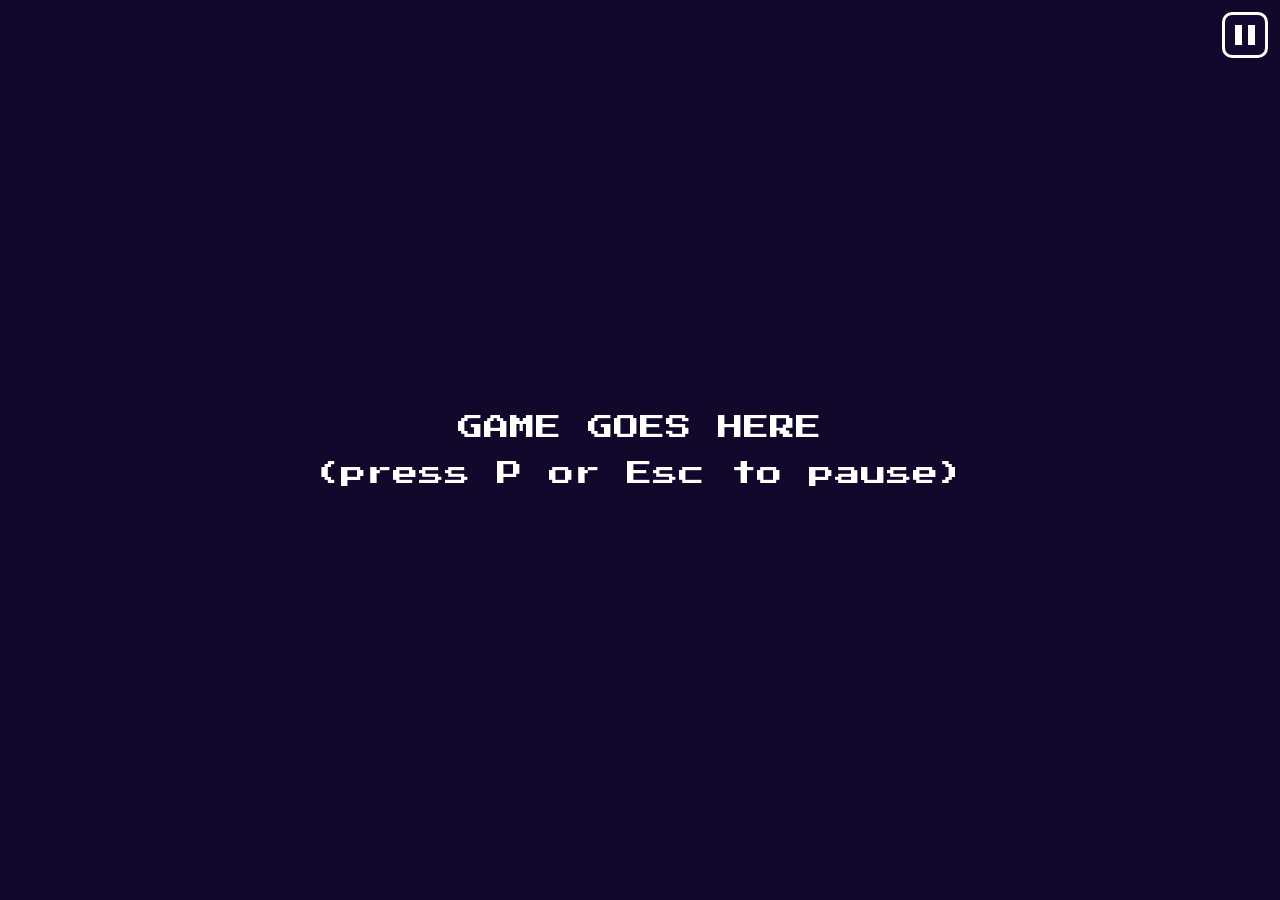
==== game.html @ e9f64f27 "Removed unused folders" ====
<!DOCTYPE html>
<html lang="en">
<head>
  <meta charset="utf-8">
  <meta name="viewport" content="width=device-width,initial-scale=1">
  <title>Calculus Adventure - Game</title>
  <link rel="stylesheet" href="settings.css">
  <link rel="stylesheet" href="pause.css">
  <style>
    html,body{margin:0;height:100%;background:#12082b;overflow:hidden;font-family:'Press Start 2P',monospace;color:#fff}
    #msg{position:absolute;inset:0;display:flex;align-items:center;justify-content:center;text-align:center;font-size:2vw;line-height:1.8}
  </style>
</head>
<body>
  <div id="msg">GAME GOES HERE<br>(press P or Esc to pause)</div>
  <script src="settings.js"></script>
  <script src="pause.js"></script>
  <!-- <script src="game.js"></script> -->
</body>
</html>
---- settings.css ----
/* Settings panel (tombstone) styles. Link this on every page that uses settings.js */
.ccs-stage{position:absolute;left:50%;top:50%;width:min(100vw,177.78vh);aspect-ratio:16/9;transform:translate(-50%,-50%);container-type:inline-size}
.ccs-stage>img{position:absolute;inset:0;width:100%;height:100%;pointer-events:none;image-rendering:auto}
.ccs-exit{position:absolute;left:1.9%;top:4.3%;width:15.2%;padding:0;border:0;background:none;cursor:pointer;transition:transform .12s}
.ccs-exit img{width:100%;display:block}.ccs-exit:hover{transform:scale(1.07)}.ccs-exit:active{transform:scale(.95)}
.ccs-sl{position:absolute;border:.17cqw solid #7a6679;cursor:pointer;touch-action:none;outline-offset:.4cqw}
.ccs-line{position:absolute;left:6%;right:6%;top:50%;height:11%;transform:translateY(-50%);background:#7a6679;border-radius:1cqw}
.ccs-h{position:absolute;top:0;height:100%;width:10.8%;background:#aeb1c2;border:.2cqw solid #4a4150;box-sizing:border-box}
.ccs-sl:hover .ccs-h{background:#c4c7d6}
.ccs-tg{position:absolute;border:.22cqw solid #5d5163;border-radius:5cqw;background:#b9bccd;cursor:pointer;padding:0;transition:background .15s}
.ccs-tg i{position:absolute;top:16%;height:68%;aspect-ratio:1;border-radius:50%;background:#7a6679;left:6%;transition:left .15s,background .15s}
.ccs-tg.on{background:#7a6679}.ccs-tg.on i{left:auto;right:6%;background:#d9dbe8}
---- pause.css ----
/* Pause menu styles. Link this on game.html */
@import url('https://fonts.googleapis.com/css2?family=Press+Start+2P&display=swap');
#ccp{position:fixed;inset:0;z-index:9999;display:none;font-family:'Press Start 2P',monospace;background:linear-gradient(to bottom,rgba(10,5,30,.55),rgba(10,5,30,.88))}
#ccp.open{display:block}
#ccp .m{position:absolute;inset:0;display:flex;flex-direction:column;align-items:center;justify-content:center;gap:3vh}
#ccp h1{margin:0;color:#fff;font-size:min(8vw,14vh);letter-spacing:.4vw;text-shadow:0 .6vh 1.6vh rgba(0,0,0,.6)}
#ccp .bars{display:flex;gap:2.4vh;height:12vh;margin:1vh 0 4vh}#ccp .bars b{width:4vh;background:#fff;border-radius:.8vh;box-shadow:0 .5vh 1.2vh rgba(0,0,0,.5)}
#ccp .b{background:none;border:0;cursor:pointer;font:inherit;font-size:min(3.2vw,5.5vh);padding:1vh 3vw;color:#d8c8ff;text-shadow:0 .5vh 1vh rgba(0,0,0,.6);transition:transform .1s,color .1s}
#ccp .b:hover,#ccp .b:focus-visible{transform:scale(1.12);color:#fff;outline:0}
#ccp .b.q{color:#ff6a30}#ccp .b.q:hover{color:#ff9a5a}
#ccp .s{position:absolute;inset:0;display:none;background:rgba(5,3,20,.8);backdrop-filter:blur(3px)}#ccp.set .s{display:block}#ccp.set .m{display:none}
#ccPauseBtn{position:fixed;top:12px;right:12px;z-index:9998;width:46px;height:46px;border:3px solid #fff;border-radius:10px;background:rgba(20,10,50,.65);cursor:pointer;display:flex;gap:6px;align-items:center;justify-content:center}
#ccPauseBtn i{width:7px;height:20px;background:#fff;display:block}#ccPauseBtn:hover{background:rgba(90,60,160,.8)}
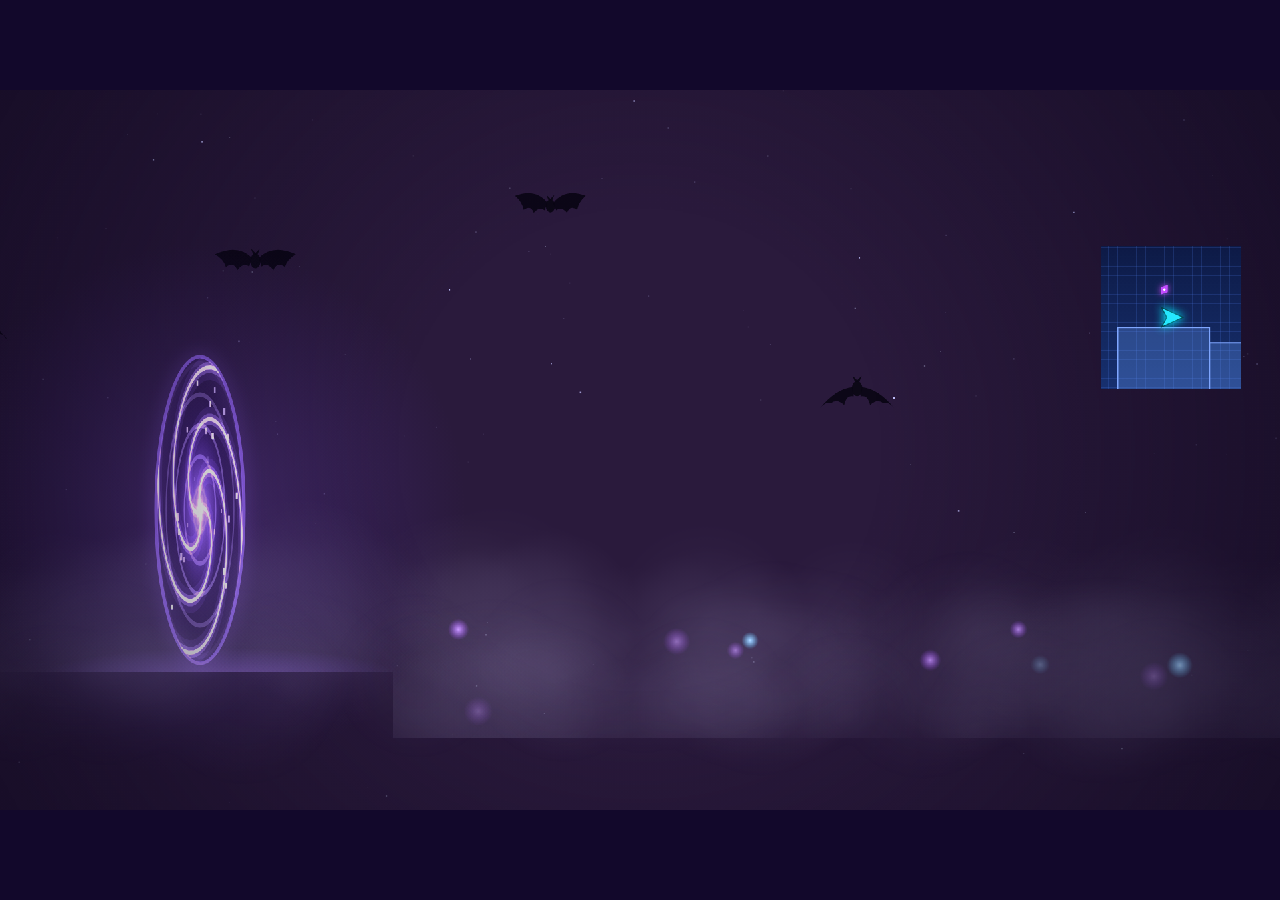
==== commit 34d2fecb: "update game.html" ====
--- a/game.html
+++ b/game.html
@@ -2,21 +2,66 @@
 <html lang="en">
 <head>
   <meta charset="utf-8">
-  <meta name="viewport" content="width=device-width,initial-scale=1">
+  <meta name="viewport" content="width=device-width,initial-scale=1,maximum-scale=1,viewport-fit=cover">
   <title>Calculus Adventure - Game</title>
-  <link rel="stylesheet" href="settings.css">
-  <link rel="stylesheet" href="pause.css">
+  <link rel="stylesheet" href="settings.css?v=2">
+  <link rel="stylesheet" href="pause.css?v=2">
   <style>
-    html,body{margin:0;height:100%;background:#12082b;overflow:hidden;font-family:'Press Start 2P',monospace;color:#fff}
-    #msg{position:absolute;inset:0;display:flex;align-items:center;justify-content:center;text-align:center;font-size:2vw;line-height:1.8}
+    html,body{
+      margin:0;
+      height:100%;
+      height:100dvh;
+      background:#12082b;
+      overflow:hidden;
+      font-family:'Press Start 2P',monospace;
+      color:#fff
+    }
+    /* 16:9 game screen, centered, scaled to fit */
+    #game{
+      position:absolute;
+      left:50%;
+      top:50%;
+      width:min(100vw,177.78vh);
+      width:min(100dvw,177.78dvh);
+      aspect-ratio:16/9;
+      transform:translate(-50%,-50%);
+      image-rendering:pixelated;
+      background:#12082b;
+      touch-action:none
+    }
+    /* the gear icon in the HUD is the pause button now */
+    #ccPauseBtn{display:none !important}
+
+    /* on-screen controls (only created on touch devices) */
+    #touch{
+      position:fixed;
+      left:0;right:0;bottom:0;
+      display:flex;
+      justify-content:space-between;
+      padding:0 max(18px,env(safe-area-inset-right)) max(14px,env(safe-area-inset-bottom)) max(18px,env(safe-area-inset-left));
+      z-index:50;
+      pointer-events:none
+    }
+    #touch .grp{display:flex;gap:16px}
+    #touch button{
+      pointer-events:auto;
+      width:74px;height:74px;
+      border:3px solid #fff;
+      border-radius:14px;
+      background:rgba(20,10,50,.55);
+      color:#fff;
+      font:inherit;
+      font-size:18px;
+      touch-action:none
+    }
+    #touch button[data-k=jump]{width:120px;font-size:14px}
+    #touch button.down{background:rgba(120,80,220,.75)}
   </style>
 </head>
 <body>
-  <div id="msg">GAME GOES HERE<br>(press P or Esc to pause)</div>
+  <canvas id="game"></canvas>
   <script src="settings.js"></script>
   <script src="pause.js"></script>
-  <!-- <script src="game.js"></script> -->
+  <script src="game.js?v=1"></script>
 </body>
 </html>
-
-
--- a/settings.css
+++ b/settings.css
@@ -1,12 +1,139 @@
 /* Settings panel (tombstone) styles. Link this on every page that uses settings.js */
-.ccs-stage{position:absolute;left:50%;top:50%;width:min(100vw,177.78vh);aspect-ratio:16/9;transform:translate(-50%,-50%);container-type:inline-size}
-.ccs-stage>img{position:absolute;inset:0;width:100%;height:100%;pointer-events:none;image-rendering:auto}
-.ccs-exit{position:absolute;left:1.9%;top:4.3%;width:15.2%;padding:0;border:0;background:none;cursor:pointer;transition:transform .12s}
-.ccs-exit img{width:100%;display:block}.ccs-exit:hover{transform:scale(1.07)}.ccs-exit:active{transform:scale(.95)}
-.ccs-sl{position:absolute;border:.17cqw solid #7a6679;cursor:pointer;touch-action:none;outline-offset:.4cqw}
-.ccs-line{position:absolute;left:6%;right:6%;top:50%;height:11%;transform:translateY(-50%);background:#7a6679;border-radius:1cqw}
-.ccs-h{position:absolute;top:0;height:100%;width:10.8%;background:#aeb1c2;border:.2cqw solid #4a4150;box-sizing:border-box}
-.ccs-sl:hover .ccs-h{background:#c4c7d6}
-.ccs-tg{position:absolute;border:.22cqw solid #5d5163;border-radius:5cqw;background:#b9bccd;cursor:pointer;padding:0;transition:background .15s}
-.ccs-tg i{position:absolute;top:16%;height:68%;aspect-ratio:1;border-radius:50%;background:#7a6679;left:6%;transition:left .15s,background .15s}
-.ccs-tg.on{background:#7a6679}.ccs-tg.on i{left:auto;right:6%;background:#d9dbe8}
+.ccs-stage{
+  position:absolute;
+  left:50%;
+  top:50%;
+  width:min(100vw,177.78vh);
+  width:min(100dvw,177.78dvh);
+  aspect-ratio:16/9;
+  transform:translate(-50%,-50%);
+  container-type:inline-size
+}
+.ccs-stage>img{
+  position:absolute;
+  inset:0;width:100%;
+  height:100%;
+  pointer-events:none;
+  image-rendering:auto
+}
+.ccs-exit{
+  position:absolute;
+  left:1.9%;
+  top:4.3%;
+  width:15.2%;
+  padding:0;
+  border:0;
+  background:none;
+  cursor:pointer;
+  transition:transform .12s
+}
+.ccs-exit img{
+  width:100%;
+  display:block
+}
+.ccs-exit:hover{
+  transform:scale(1.07)
+}
+.ccs-exit:active{
+  transform:scale(.95)
+}
+.ccs-sl{
+  position:absolute;
+  border:.17cqw solid #7a6679;
+  cursor:pointer;
+  touch-action:none;
+  outline-offset:.4cqw
+}
+.ccs-line{
+  position:absolute;
+  left:6%;
+  right:6%
+  ;top:50%;
+  height:11%;
+  transform:translateY(-50%);
+  background:#7a6679;
+  border-radius:1cqw
+}
+.ccs-h{
+  position:absolute;
+  top:0;
+  height:100%;
+  width:10.8%;
+  background:#aeb1c2;
+  border:.2cqw solid #4a4150;
+  box-sizing:border-box
+}
+.ccs-sl:hover .ccs-h{
+  background:#c4c7d6
+}
+.ccs-tg{
+  position:absolute;
+  border:.22cqw solid #5d5163;
+  border-radius:5cqw;
+  background:#b9bccd;
+  cursor:pointer;
+  padding:0;
+  transition:background .15s
+}
+.ccs-tg i{
+  position:absolute;
+  top:16%;
+  height:68%;
+  aspect-ratio:1;
+  border-radius:50%;
+  background:#7a6679;
+  left:6%;
+  transition:left .15s,background .15s
+}
+.ccs-tg.on{
+  background:#7a6679
+}
+.ccs-tg.on i{
+  left:auto;
+  right:6%;
+  background:#d9dbe8
+}
+
+/* ---------- responsive / touch (shared by every page) ---------- */
+html,body{
+  touch-action:manipulation;
+  overscroll-behavior:none;
+  -webkit-tap-highlight-color:transparent;
+  -webkit-user-select:none;
+  user-select:none;
+  -webkit-text-size-adjust:100%
+}
+/* phone held upright: ask the player to rotate (game art is 16:9) */
+@media (orientation:portrait) and (max-width:820px){
+  body::after{
+    content:"ROTATE YOUR DEVICE\A TO LANDSCAPE";white-space:pre;
+    position:fixed;
+    inset:0;
+    z-index:100000;
+    display:flex;
+    align-items:center;
+    justify-content:center;
+    text-align:center;
+    background:#12082b;
+    color:#fff;
+    font:4.2vw/2.2 'Press Start 2P',monospace
+  }
+}
+/* bigger finger targets on touch screens */
+@media (pointer:coarse){
+  .ccs-sl{
+    outline-offset:.4cqw
+  }
+  .ccs-h{
+    width:12%
+  }
+}
+
+/* phones in landscape: settings panel fills the screen too (matches home.css section 11) */
+@media (orientation:landscape) and (max-height:520px), (pointer:coarse) and (orientation:landscape){
+  .ccs-stage{
+    width:100%;
+    height:100%;
+    aspect-ratio:auto
+  }
+}
--- a/pause.css
+++ b/pause.css
@@ -9,5 +9,14 @@
 #ccp .b:hover,#ccp .b:focus-visible{transform:scale(1.12);color:#fff;outline:0}
 #ccp .b.q{color:#ff6a30}#ccp .b.q:hover{color:#ff9a5a}
 #ccp .s{position:absolute;inset:0;display:none;background:rgba(5,3,20,.8);backdrop-filter:blur(3px)}#ccp.set .s{display:block}#ccp.set .m{display:none}
-#ccPauseBtn{position:fixed;top:12px;right:12px;z-index:9998;width:46px;height:46px;border:3px solid #fff;border-radius:10px;background:rgba(20,10,50,.65);cursor:pointer;display:flex;gap:6px;align-items:center;justify-content:center}
+#ccPauseBtn{position:fixed;top:max(12px,env(safe-area-inset-top));right:max(12px,env(safe-area-inset-right));z-index:9998;width:46px;height:46px;border:3px solid #fff;border-radius:10px;background:rgba(20,10,50,.65);cursor:pointer;display:flex;gap:6px;align-items:center;justify-content:center}
 #ccPauseBtn i{width:7px;height:20px;background:#fff;display:block}#ccPauseBtn:hover{background:rgba(90,60,160,.8)}
+
+/* short screens (phones in landscape) */
+@media (max-height:480px){
+  #ccp .m{gap:1.5vh}
+  #ccp h1{font-size:min(6vw,11vh)}
+  #ccp .bars{height:8vh;margin:0 0 1.5vh}#ccp .bars b{width:3vh}
+  #ccp .b{font-size:min(3vw,6vh);padding:.8vh 3vw}
+}
+@media (pointer:coarse){#ccPauseBtn{width:52px;height:52px}}
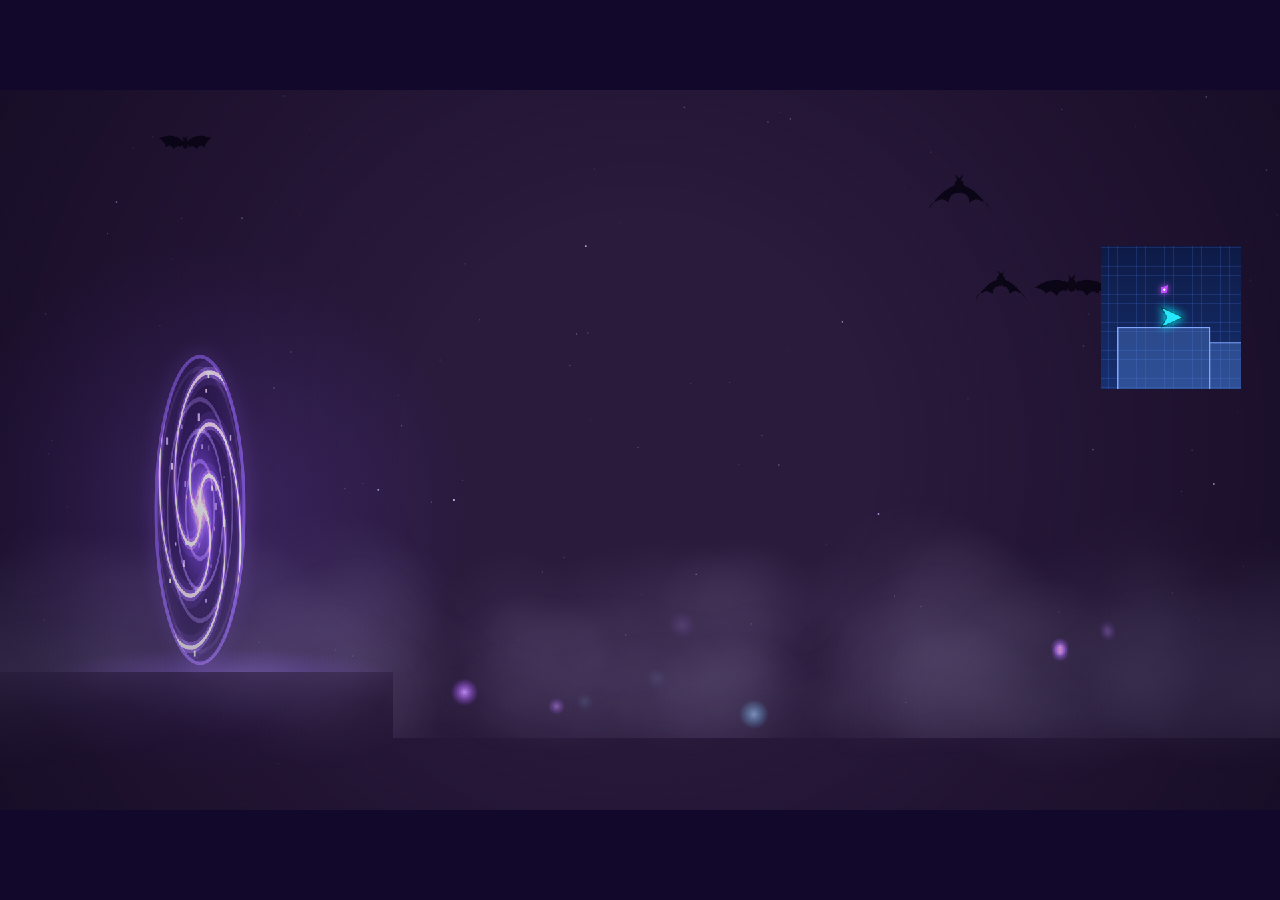
==== commit 6decec90: "update game.html" ====
--- a/game.html
+++ b/game.html
@@ -62,6 +62,6 @@
   <canvas id="game"></canvas>
   <script src="settings.js"></script>
   <script src="pause.js"></script>
-  <script src="game.js?v=1"></script>
+  <script src="game.js"></script>
 </body>
 </html>
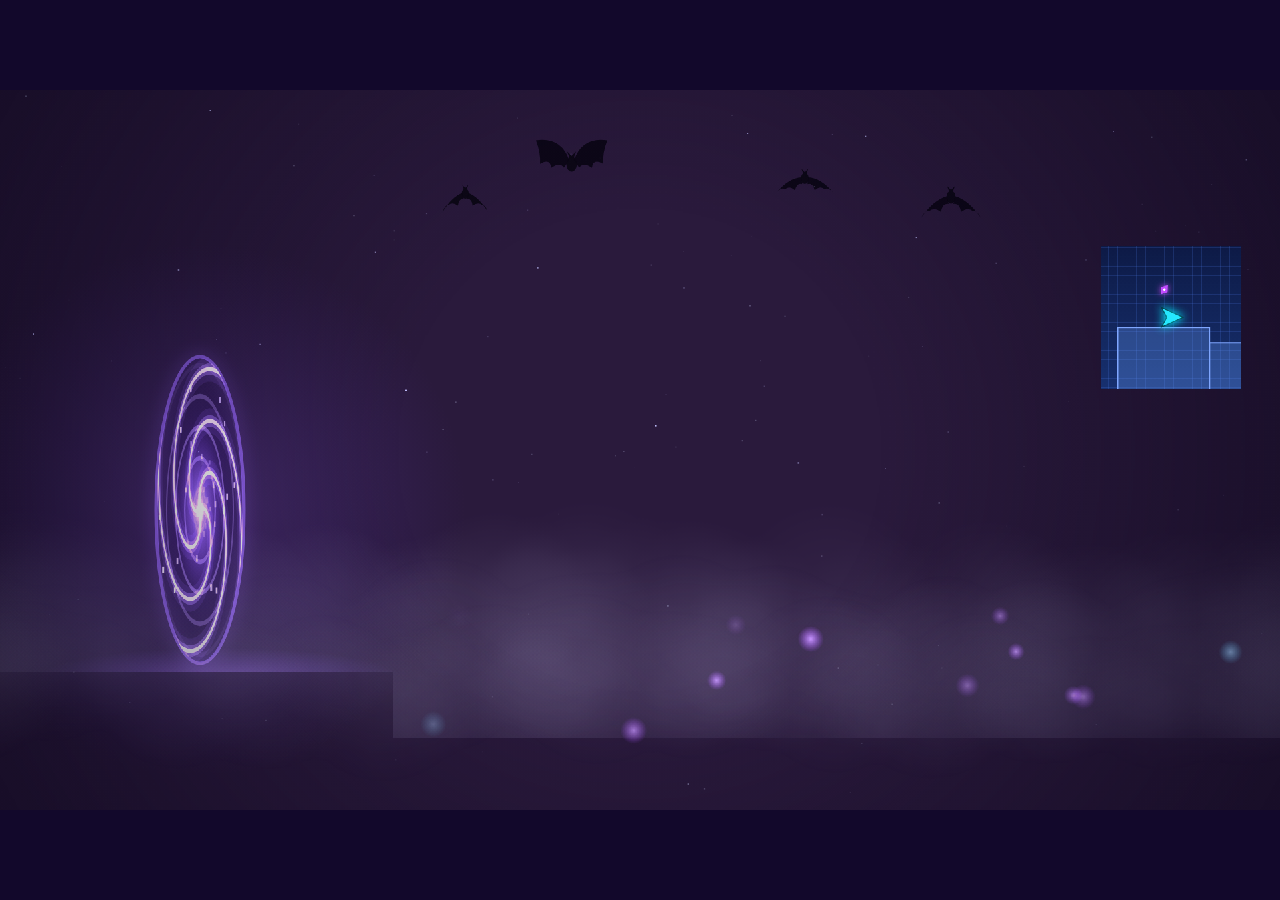
==== commit 38b59f7b: "udpate game.html" ====
--- a/game.html
+++ b/game.html
@@ -4,8 +4,8 @@
   <meta charset="utf-8">
   <meta name="viewport" content="width=device-width,initial-scale=1,maximum-scale=1,viewport-fit=cover">
   <title>Calculus Adventure - Game</title>
-  <link rel="stylesheet" href="settings.css?v=2">
-  <link rel="stylesheet" href="pause.css?v=2">
+  <link rel="stylesheet" href="settings.css">
+  <link rel="stylesheet" href="pause.css">
   <style>
     html,body{
       margin:0;
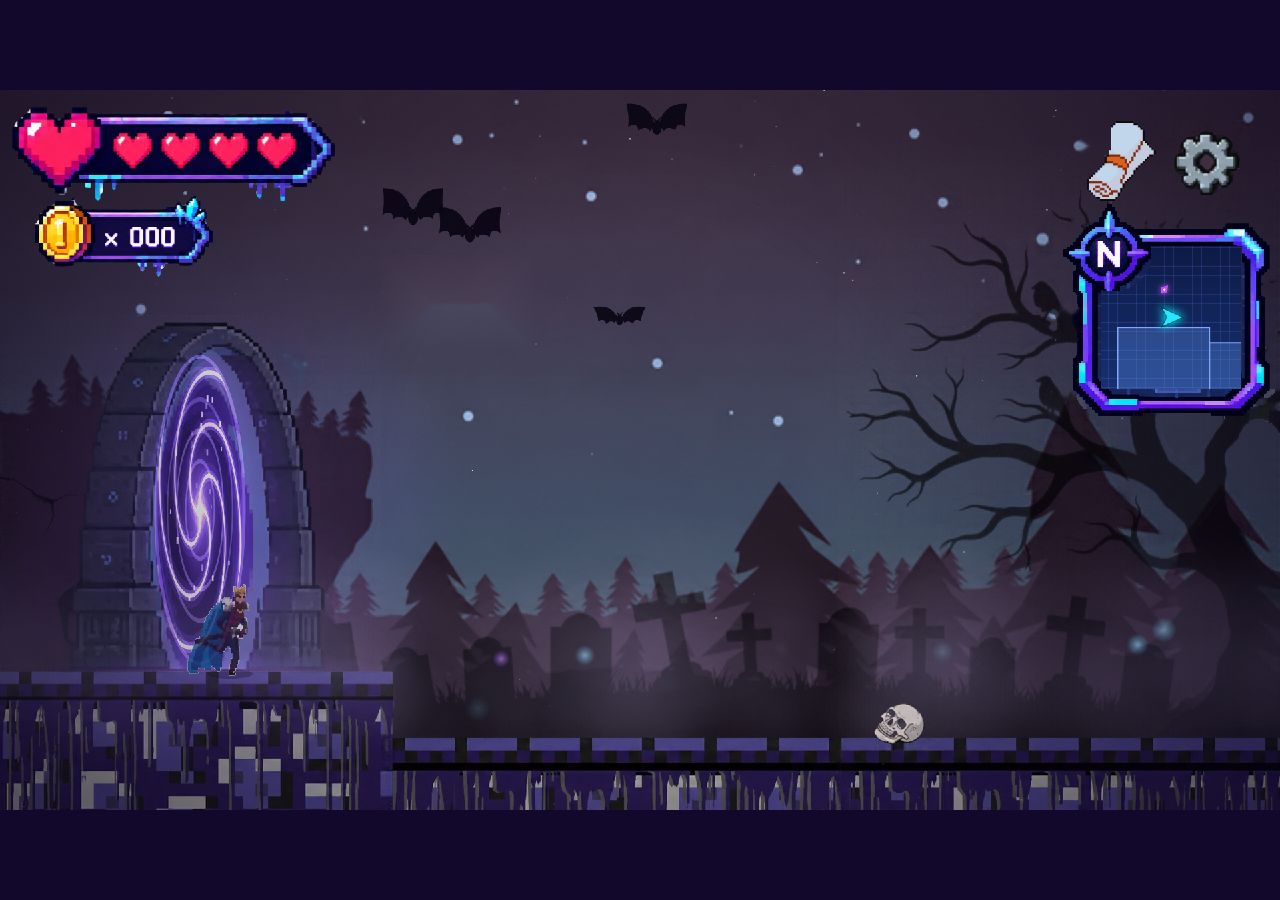
==== commit a75f2d80: "update game.html" ====
--- a/game.html
+++ b/game.html
@@ -63,5 +63,45 @@
   <script src="settings.js"></script>
   <script src="pause.js"></script>
   <script src="game.js"></script>
+  <audio id="bgm" src="assets/game_theme.mp3" loop preload="auto"></audio>
 </body>
+<script>
+  /* Start the menu music. Browsers block autoplay until the player interacts,
+     so try right away and fall back to the first click / key / touch. */
+  (function () {
+    const bgm = document.getElementById('bgm');
+ 
+    /* iPhone/iPad ignore audio.volume, so detect that and use a Web Audio gain node instead */
+    bgm.volume = .5;
+    const volumeWorks = bgm.volume === .5;
+    let gain = null;
+    const useGain = () => {
+      if (volumeWorks || gain) return;
+      try {
+        const ctx = new (window.AudioContext || window.webkitAudioContext)();
+        gain = ctx.createGain();
+        ctx.createMediaElementSource(bgm).connect(gain);
+        gain.connect(ctx.destination);
+        if (ctx.state === 'suspended') ctx.resume();
+      } catch (e) {}
+    };
+ 
+    /* apply the Music slider + Mute toggle (runs now and every time a setting changes) */
+    const applyVolume = () => {
+      const v = CC.settings.mute ? 0 : CC.settings.music;
+      bgm.muted = CC.settings.mute;
+      if (volumeWorks) bgm.volume = v;
+      else if (gain) gain.gain.value = v;
+    };
+    window.addEventListener('cc:settings', applyVolume);
+    applyVolume();
+ 
+    const events = ['pointerdown', 'keydown', 'touchstart'];
+    const started = () => { useGain(); applyVolume(); };
+    const unlock = () => {
+      bgm.play().then(() => { started(); events.forEach(ev => removeEventListener(ev, unlock)); }).catch(() => {});
+    };
+    bgm.play().then(started).catch(() => events.forEach(ev => addEventListener(ev, unlock)));
+  })();
+</script>
 </html>
